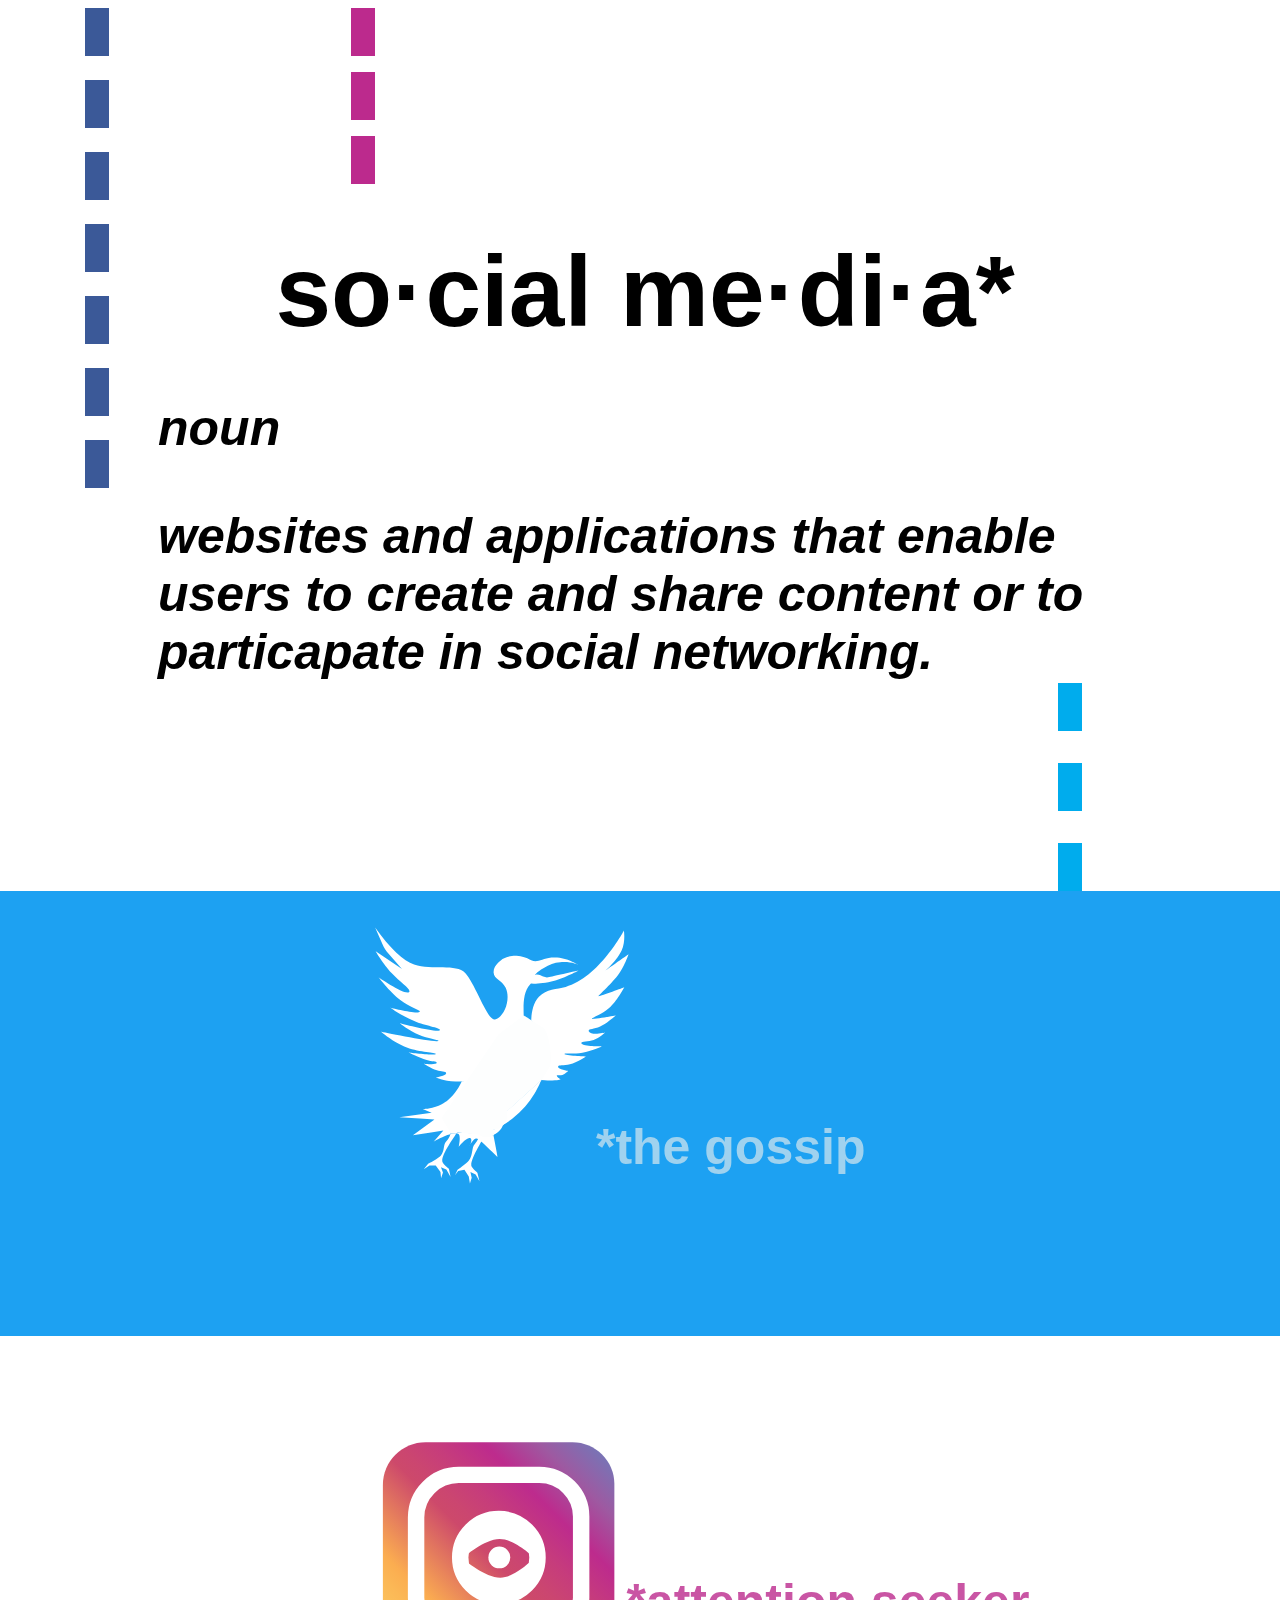
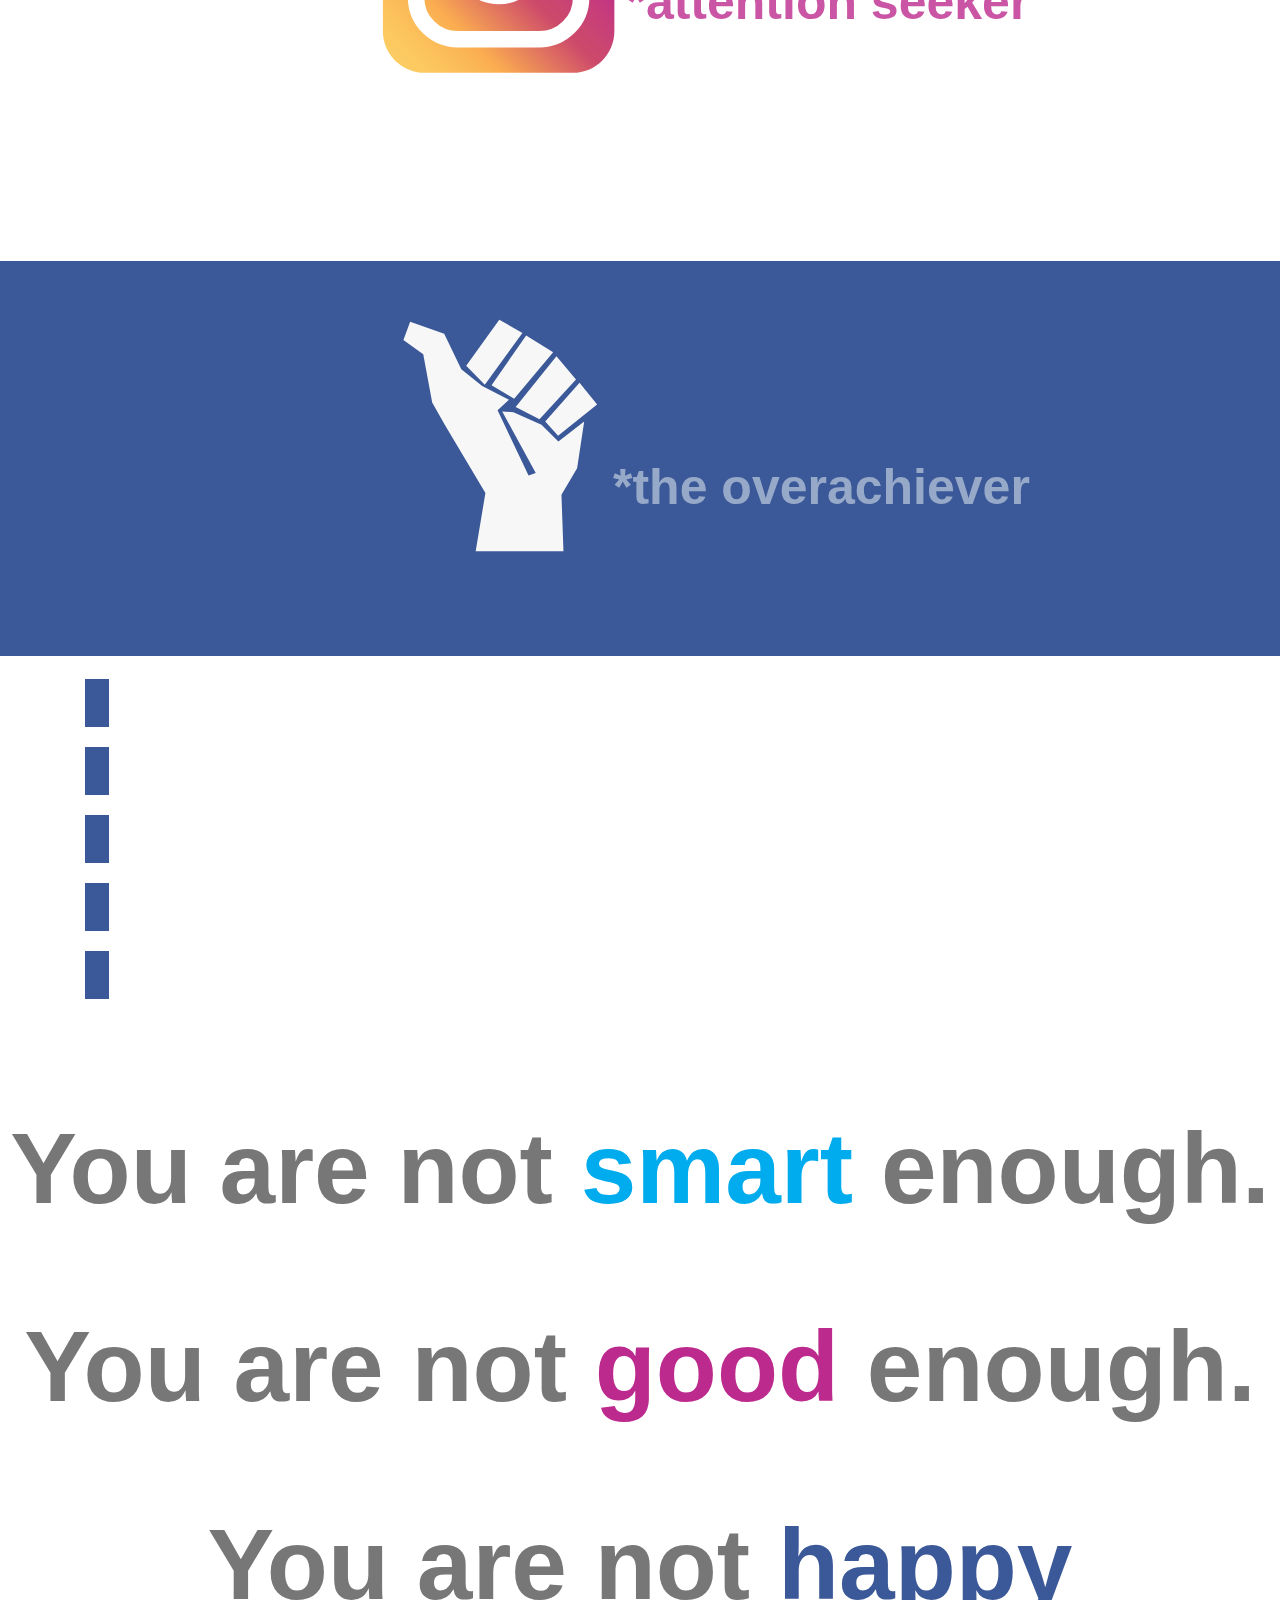
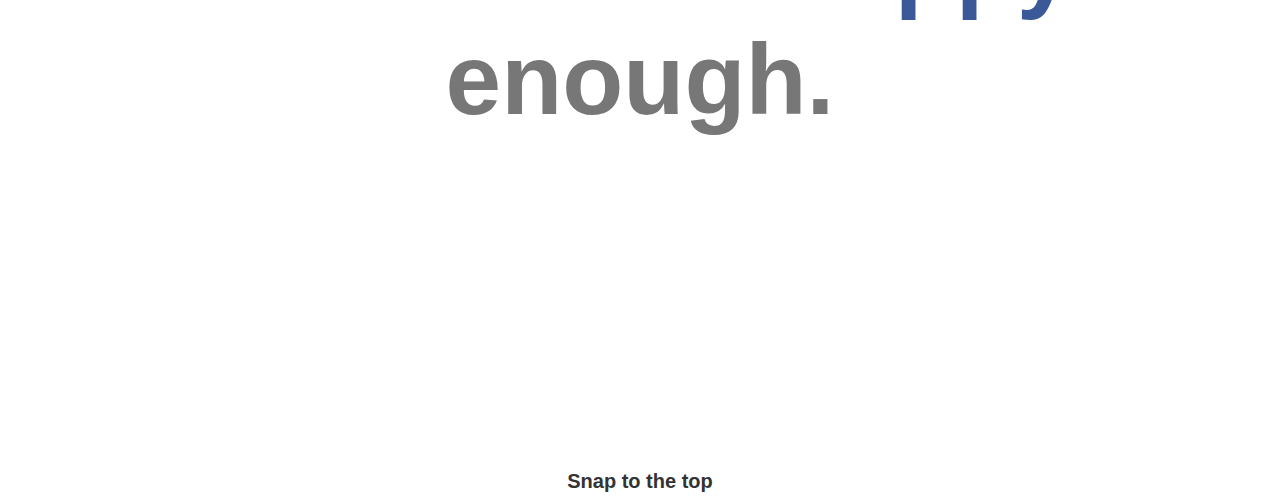
==== index.html @ 67ad8574 "add files" ====
<!doctype html>
<html lang="en">
<head>
  <meta charset="utf-8">
  <link rel="stylesheet" href="css/main.css">
  <meta name="viewport" content="width=device-width, initial-scale=1">
  <meta name="MobileOptimized" content="width">
  <title>Social Media</title>
  <meta name="author" content="Hannah Avery Jackie McCarthy">

  <script src="js/smooth-scroll.min.js"></script>
</head>
<body>
  <header id="banner">
    <h1>so·cial me·di·a*</h1>
    <div class="pipe-twitter" role="presentation"></div>
    <div class="pipe-facebook" role="presentation"></div>
    <div class="pipe-insta" role="presentation"></div>
    <h3><i>noun</i></h3>
    <h3><i>websites and applications that enable users to create and share content or to particapate in social networking.</i></h3>
  </header>

  <nav>
    <ul>
      <li>
        <a href="twitter.html">
          <figure id="twitter">
          <img alt="Twitter" src="img/twitter.svg" />
            <figcaption>
              <p>*the gossip</p>
            </figcaption>
      </figure>

        </a>
      </li>
      <li>
        <a href="insta.html">
          <figure id="insta">
          <img alt="Instagram" src="img/insta.svg" />
            <figcaption>
              <p>*attention seeker</p>
            </figcaption>
      </figure>
    </a>
      </li>
      <li>
        <a href="facebook.html">
          <figure id="facebook">
          <img alt="Facebook" src="img/facebook.svg" />
            <figcaption>
              <p>*the overachiever</p>
            </figcaption>
          </figure>


        </a>
      </li>
    </ul>
  </nav>

<main>
<section id="tagline">
  <div class="pipe-fb2" role="presentation"></div>
  <h2 id="fuck">You are not <b class="twitterblue">smart</b> enough.</h2>
    <h2>You are not <b class= "instapink">good</b> enough.</h2>
    <h2 id="fb">You are not <b class= "facebookblue">happy</b> enough.</h2>

    <div class="jump-link-top">
    <a href="#" title="Back to top" data-scroll> <span class="jump-link-text">Snap to the top</span></a>
    </div>

</main>
</body>
</html>
---- css/main.css ----
body {
  background-color: #fff;
}
img {
  max-width: 100%;
  height: auto;
  display: block;
  margin: 0 auto;
}

nav ul {
  list-style: none;
  padding-left: 0;
  margin: 0;
  }

nav a {
  display: block;
  color: #000;
  text-decoration: none;
  }

  nav figure {
  margin: 0;
  }


.twitterblue {
  color: #00aced;
}
.instapink{
  color: #bc2a8d;
}
.facebookblue{
  color: #3b5998;
}
#twitter p {
  font-family: arial, sans-serif;
  text-align: center;
  color: rgba(192, 222, 237, .8);
  font-size: 25px;
  padding-top: 0px;
  padding-bottom: 20px;
}
#insta p {
  font-family: arial, sans-serif;
  text-align: center;
  color: rgba(188, 42, 141, .8);
  font-size: 25px;
}
#facebook p {
  font-family: arial, sans-serif;
  text-align: center;
  color: rgba(175, 189, 212, .8);
  font-size: 25px;
  margin-top: 0;
  padding-bottom: 20px;
}
header{
  padding-bottom: 235px;
}
header h1{
  background-color: #fff;
  margin: 0 auto;
  padding-left: 10px;
  font-family: arial black, sans-serif;
  padding-top: 210px;

}
header h3{
  background-color: #fff;
  font-family: arial, sans-serif;
  padding-left: 10px;
}
#twitter{
  background-color: #1DA1F2;
  margin-left: -1em;
  margin-right: -1em;
}
#insta {
  margin-left: -1em;
  margin-right: -1em;
}
#facebook {
  background-color: #3b5998;
  margin-left: -1em;
  margin-right: -1em;
}
h2{
  font-family: arial, sans-serif;
  color: #777;
  text-align: center;
}
#fuck {
  padding-top: 2px;
}

#banner {
  position: relative;
  padding: 1em 0 10em;
}

#tagline {
  position: relative;
  padding-top: 20em;
}

.pipe-twitter {
  position: absolute;
  bottom: 0;
  right: 15%;
  height: 12em;
  border-left: .25em dashed #00aced;
}

.pipe-facebook {
  position: absolute;
  top: 0;
  right: 100%;
  height: 30em;
  border-left: .25em dashed #3b5998;
}

.pipe-insta {
  position: absolute;
  top: 0;
  right: 71%;
  height: 11em;
  border-left: .25em dashed #bc2a8d;
}

.pipe-fb2 {
  position: absolute;
  top: -1.7em;
  right: 92%;
  height: 20em;
  border-left: .25em dashed #3b5998;
}


a:link    {
text-decoration:  none;
font-weight:      bold;
background-color: #fff;
color: #333;

}

a:visited {
text-decoration:  none;
font-weight:      bold;
background-color: #fff;
color:            #aaa;
}

.jump-link-top {
text-align: center;
font-family: arial;
margin: 1em 0 0 0;
font-size: 20px;
padding-top: 250px;
}

@media (min-width: 60em) {

header h1 {
  font-size: 100px;
  text-align: center;
}

header h3 {
  font-size: 50px;
  text-align: left;
  padding-left: 3em;
  padding-right: 3em;
}

.pipe-twitter {
  position: absolute;
  bottom: 0;
  right: 15%;
  height: 13em;
  border-left: 1.5em dashed #00aced;
}

.pipe-facebook {
  position: absolute;
  top: 0;
  right: 92%;
  height: 30em;
  border-left: 1.5em dashed #3b5998;
}

.pipe-insta {
  position: absolute;
  top: 0;
  right: 71%;
  height: 11em;
  border-left: 1.5em dashed #bc2a8d;
}

.pipe-fb2 {
  position: absolute;
  top: -1.7em;
  right: 92%;
  height: 20em;
  border-left: 1.5em dashed #3b5998;
}

img {
  max-width: 22%;
  padding-right: 17em;
  padding-top: 2em;
}


figcaption {

  bottom: 140px;
}

#twitter figcaption p {
  font-size: 50px;
  position: relative;
  left: 7%;
  bottom: 140px;
}

#insta figcaption p {
  font-size: 50px;
  position: relative;
  left: 14.5%;
  bottom: 180px;
}

#facebook figcaption p {
  font-size: 50px;
  position: relative;
  left: 14%;
  bottom: 120px;
}
section h2 {
 font-size: 100px;
}











}
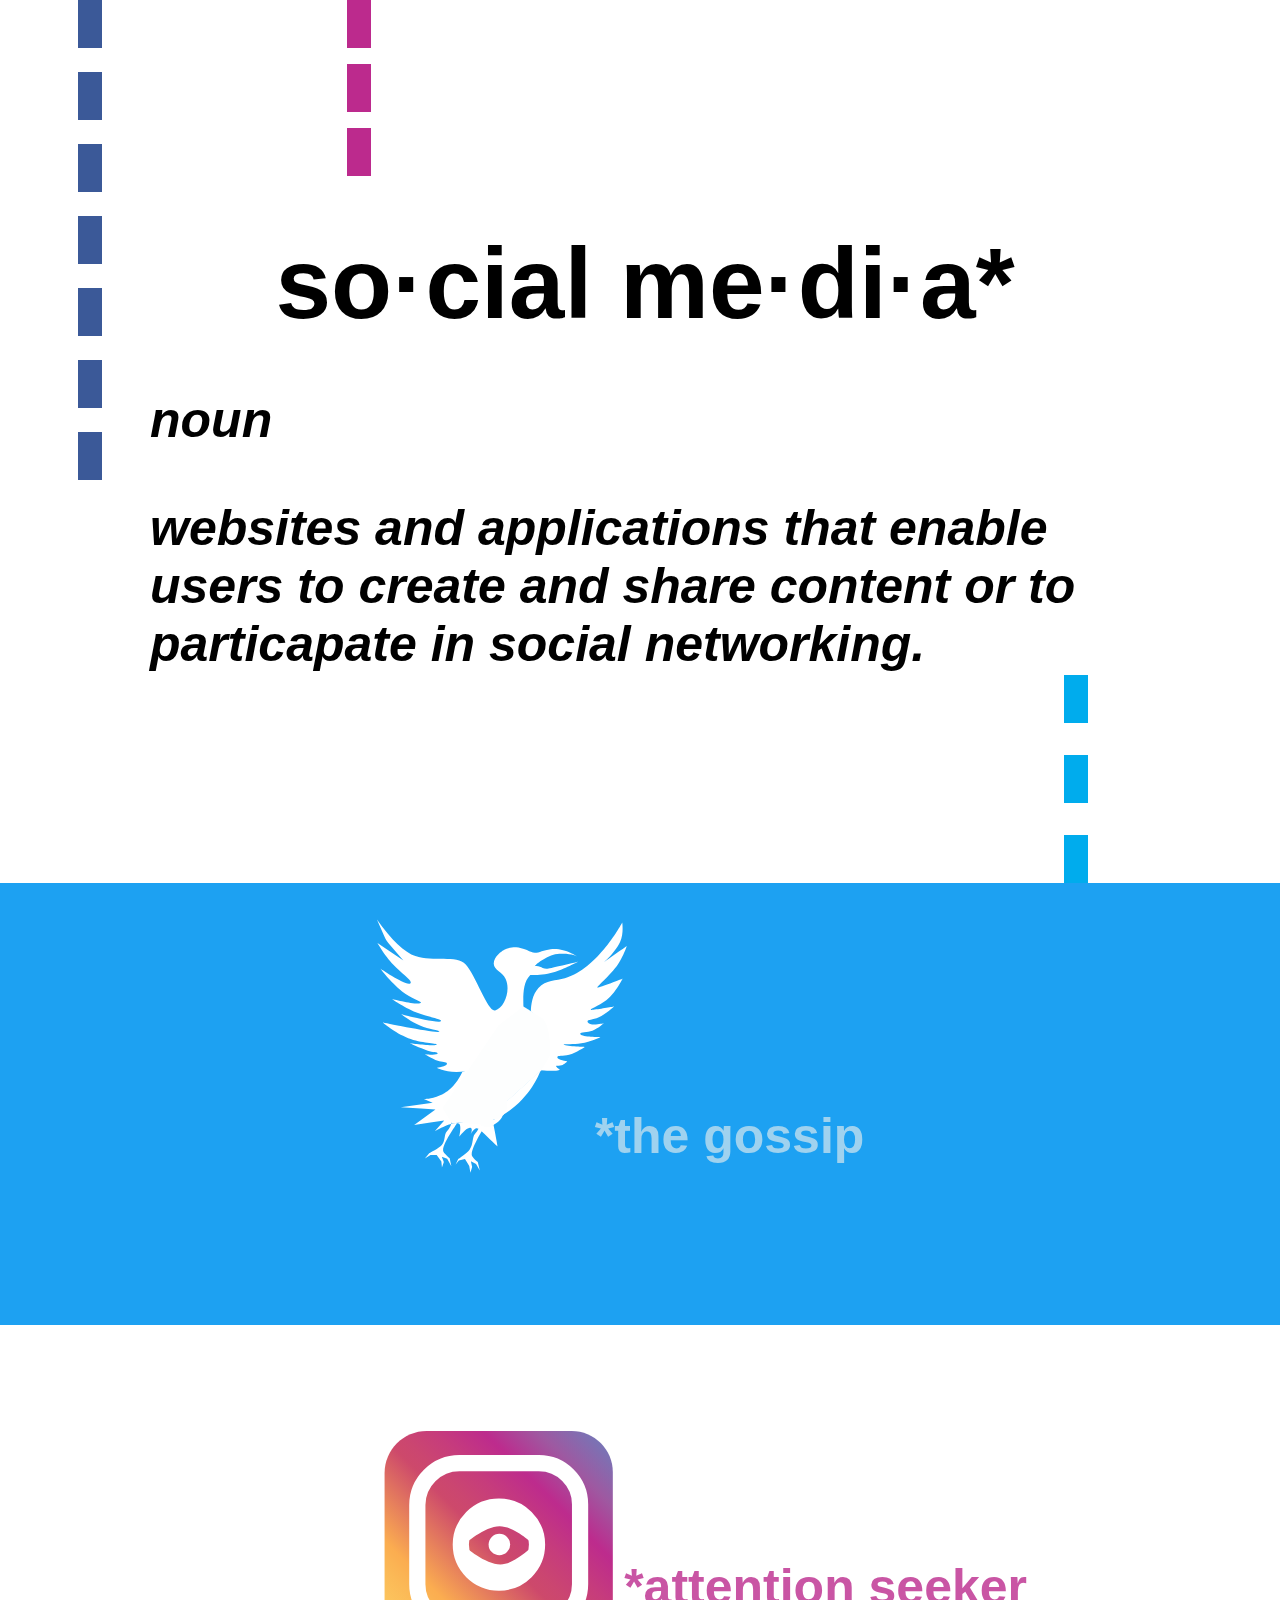
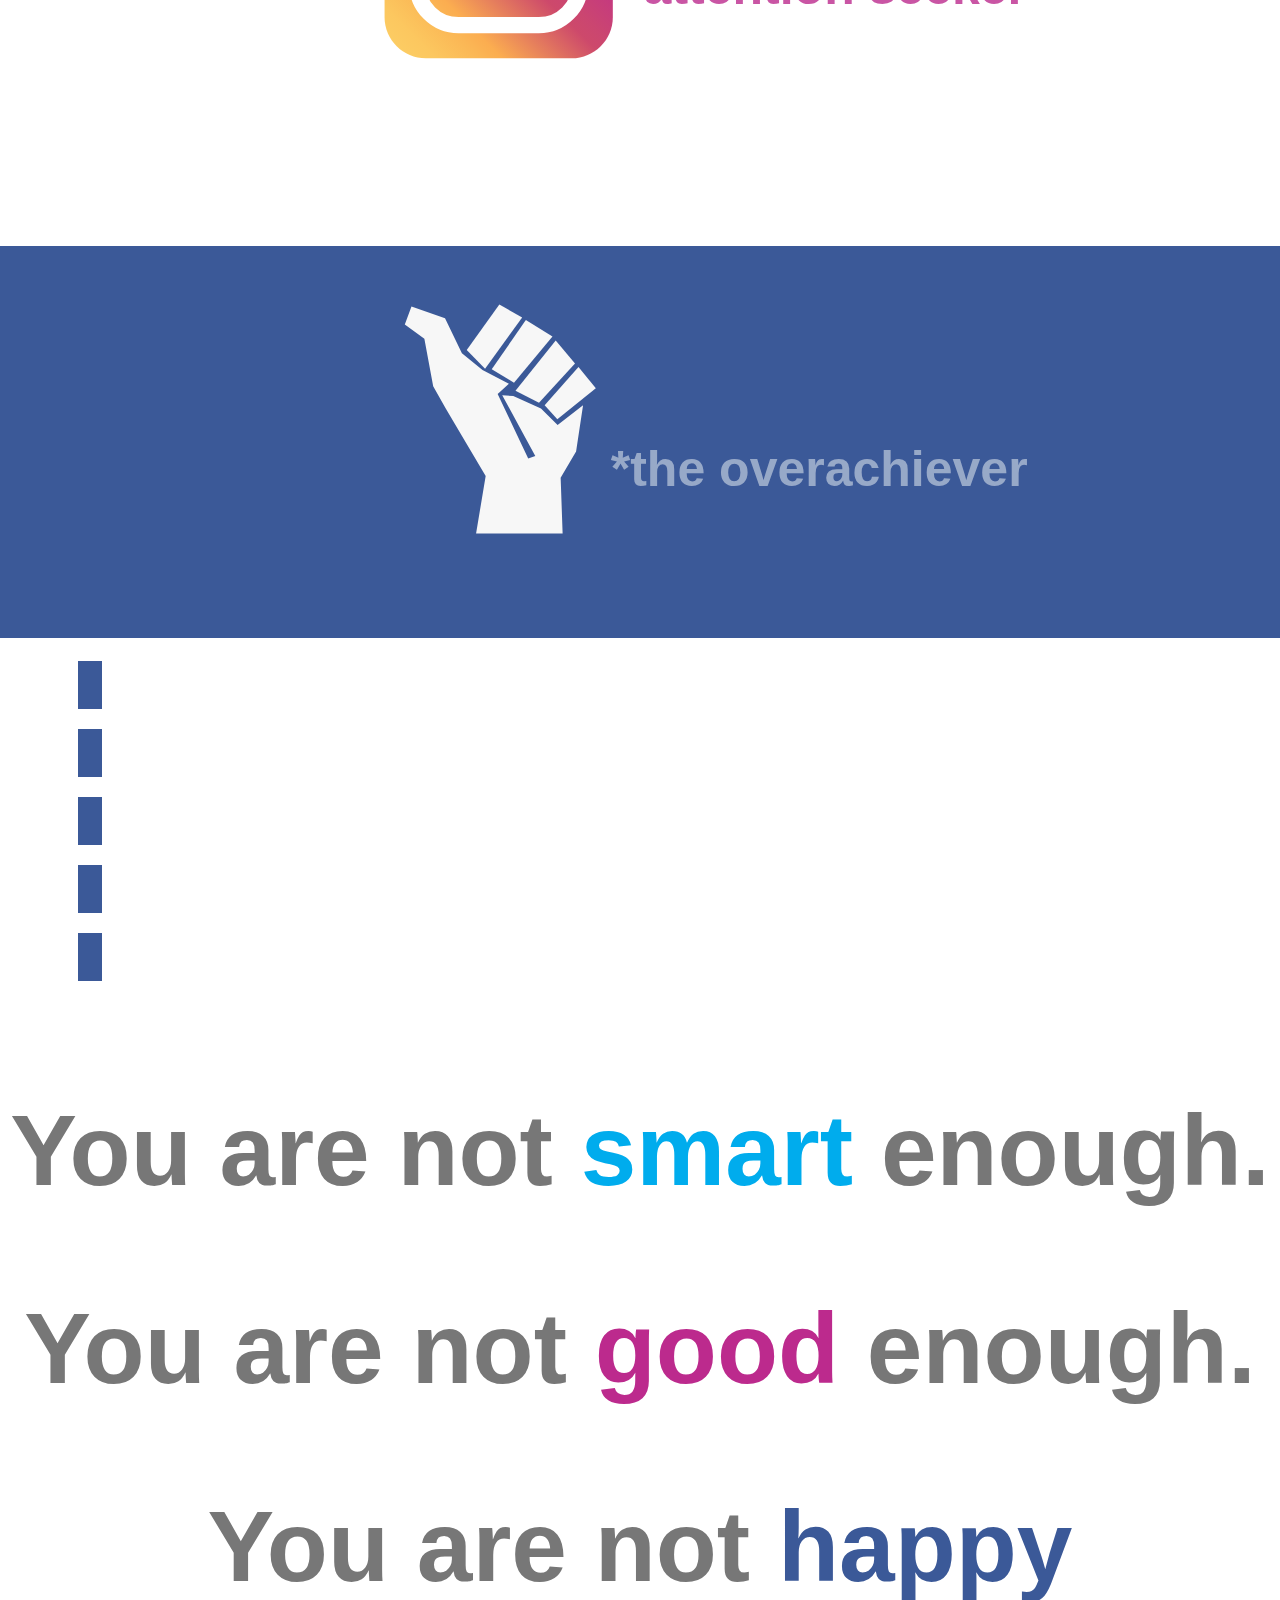
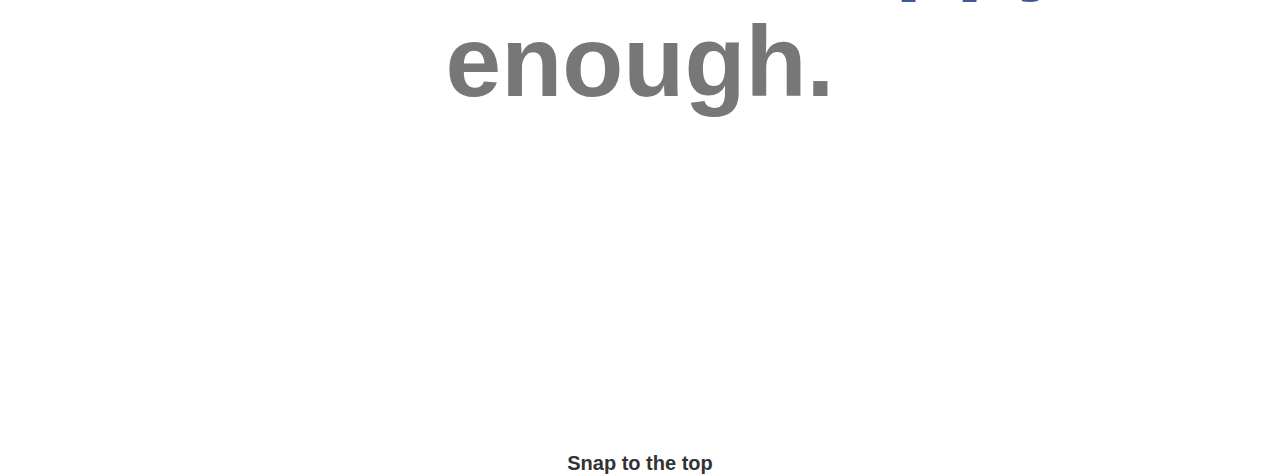
==== commit 88a5ce92: "upload updated files" ====
--- a/index.html
+++ b/index.html
@@ -61,12 +61,12 @@
 <main>
 <section id="tagline">
   <div class="pipe-fb2" role="presentation"></div>
-  <h2 id="fuck">You are not <b class="twitterblue">smart</b> enough.</h2>
-    <h2>You are not <b class= "instapink">good</b> enough.</h2>
-    <h2 id="fb">You are not <b class= "facebookblue">happy</b> enough.</h2>
+  <h2 id="fuck">You are not <b class="twitterblue"><a href="twitter.html">smart</a></b> enough.</h2>
+    <h2 id="ig">You are not <b class= "instapink"><a href="insta.html">good</a></b> enough.</h2>
+    <h2 id="fb">You are not <b class= "facebookblue"><a href="facebook.html">happy</a></b> enough.</h2>
 
     <div class="jump-link-top">
-    <a href="#" title="Back to top" data-scroll> <span class="jump-link-text">Snap to the top</span></a>
+    <a href="back-to-top" title="Back to top" data-scroll> <span class="jump-link-text">Snap to the top</span></a>
     </div>
 
 </main>
--- a/css/main.css
+++ b/css/main.css
@@ -1,5 +1,6 @@
 body {
   background-color: #fff;
+  margin: 0;
 }
 img {
   max-width: 100%;
@@ -24,7 +25,6 @@
   margin: 0;
   }
 
-
 .twitterblue {
   color: #00aced;
 }
@@ -39,7 +39,6 @@
   text-align: center;
   color: rgba(192, 222, 237, .8);
   font-size: 25px;
-  padding-top: 0px;
   padding-bottom: 20px;
 }
 #insta p {
@@ -74,17 +73,12 @@
 }
 #twitter{
   background-color: #1DA1F2;
-  margin-left: -1em;
-  margin-right: -1em;
-}
-#insta {
-  margin-left: -1em;
-  margin-right: -1em;
-}
+
+}
+
 #facebook {
   background-color: #3b5998;
-  margin-left: -1em;
-  margin-right: -1em;
+
 }
 h2{
   font-family: arial, sans-serif;
@@ -104,6 +98,7 @@
   position: relative;
   padding-top: 20em;
 }
+
 
 .pipe-twitter {
   position: absolute;
@@ -143,6 +138,7 @@
 font-weight:      bold;
 background-color: #fff;
 color: #333;
+
 
 }
 
@@ -161,6 +157,18 @@
 padding-top: 250px;
 }
 
+#fuck a {
+  color: #00aced;
+}
+
+#ig a {
+  color: #bc2a8d;
+}
+
+#fb a {
+  color: #3b5998;
+}
+
 @media (min-width: 60em) {
 
 header h1 {
@@ -224,6 +232,7 @@
   position: relative;
   left: 7%;
   bottom: 140px;
+
 }
 
 #insta figcaption p {
@@ -244,13 +253,16 @@
 }
 
 
-
-
-
-
-
-
-
-
-
-}
+.dot {
+  font-family: Arial;
+}
+
+
+
+
+
+
+
+
+
+}
